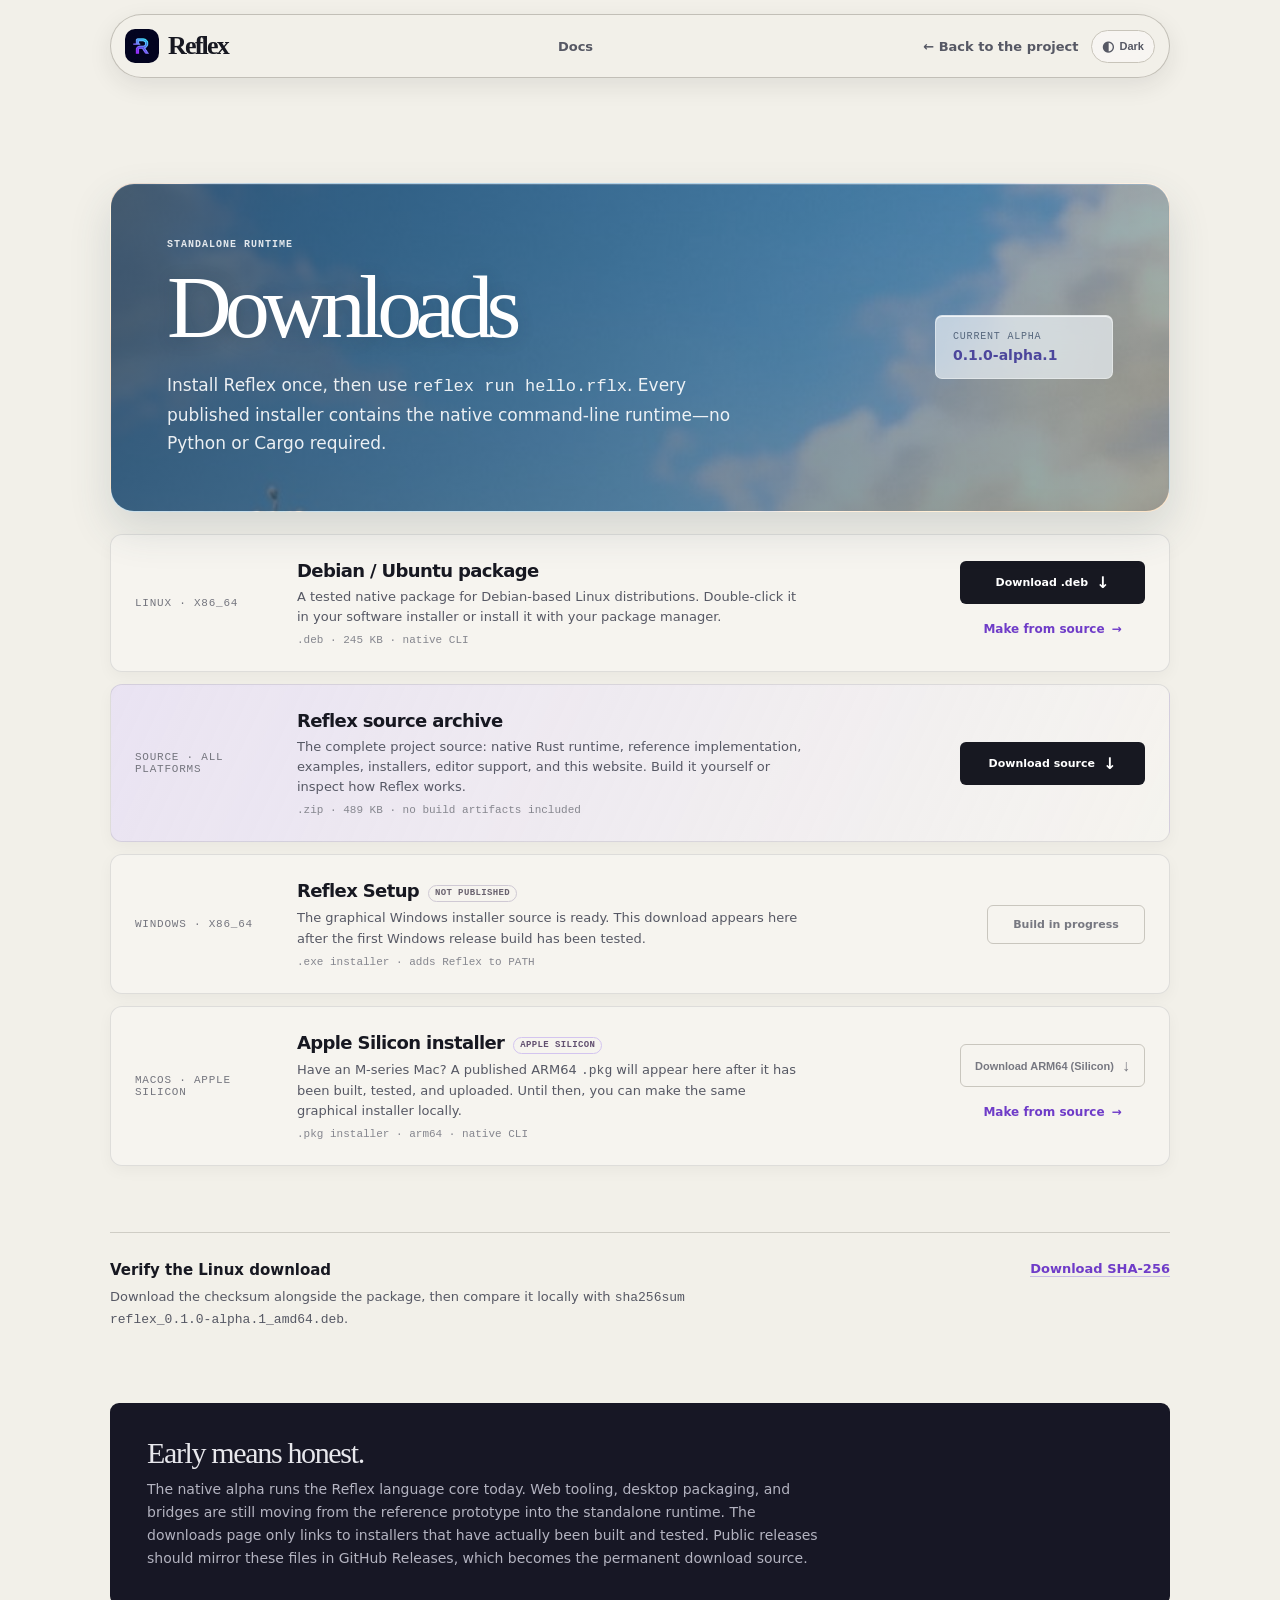
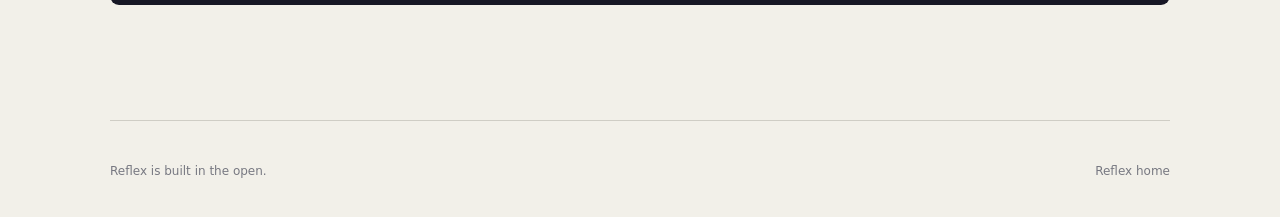
==== downloads.html @ 394e9bf8 "Add files via upload" ====
<!doctype html>
<html lang="en">
<head>
  <meta charset="utf-8">
  <meta name="viewport" content="width=device-width, initial-scale=1">
  <meta name="theme-color" content="#f2f0e9">
  <meta name="description" content="Download the standalone Reflex command-line runtime.">
  <title>Downloads — Reflex</title>
  <link rel="icon" href="[data-uri]" type="image/png">
  <style>
    :root { --paper:#f2f0e9; --ink:#171821; --soft:#565864; --line:#cfcdc5; --accent:#6f3cc8; --night:#171725; --mint:#8bd9c1; }
    * { box-sizing:border-box; } html { scroll-behavior:smooth; } body { margin:0; min-width:320px; color:var(--ink); background:var(--paper); font-family:Inter,ui-sans-serif,system-ui,-apple-system,BlinkMacSystemFont,"Segoe UI",sans-serif; }
    a { color:inherit; text-decoration:none; }.wrap { width:min(1060px,calc(100% - 48px)); margin:0 auto; }.header { height:86px; display:flex; align-items:center; justify-content:space-between; border-bottom:1px solid var(--line); }.brand { display:inline-flex; align-items:center; gap:9px; font-size:20px; font-weight:800; letter-spacing:-.05em; }.brand img { width:34px; height:34px; border-radius:10px; }.back { color:var(--soft); font-size:13px; font-weight:650; }.back:hover { color:var(--accent); }
    main { padding:77px 0 115px; }.eyebrow { margin:0 0 15px; color:var(--accent); font:700 10px/1.4 ui-monospace,SFMono-Regular,Menlo,monospace; letter-spacing:.1em; text-transform:uppercase; }.hero { display:grid; grid-template-columns:1fr auto; align-items:end; gap:50px; padding-bottom:58px; }.hero h1 { max-width:680px; margin:0; font:500 clamp(3.5rem,7vw,6rem)/.9 Iowan Old Style,Palatino Linotype,Book Antiqua,Georgia,serif; letter-spacing:-.075em; }.hero p:not(.eyebrow) { max-width:590px; margin:23px 0 0; color:var(--soft); font-size:17px; line-height:1.65; }.release { align-self:center; min-width:178px; padding:15px 17px; border:1px solid #c9c4da; border-radius:7px; background:#ebe7f7; }.release small { display:block; color:#676173; font:10px ui-monospace,monospace; text-transform:uppercase; letter-spacing:.08em; }.release strong { display:block; margin-top:5px; color:var(--accent); font-size:14px; }
    .downloads { border-top:1px solid var(--line); }.download { display:grid; grid-template-columns:130px 1fr auto; align-items:center; gap:32px; min-height:130px; padding:26px 0; border-bottom:1px solid var(--line); }.os { color:#74757e; font:11px ui-monospace,SFMono-Regular,Menlo,monospace; letter-spacing:.07em; text-transform:uppercase; }.download h2 { margin:0 0 6px; font-size:18px; letter-spacing:-.035em; }.download p { max-width:510px; margin:0; color:var(--soft); font-size:13px; line-height:1.55; }.download .meta { margin-top:7px; color:#85868e; font:11px ui-monospace,SFMono-Regular,Menlo,monospace; }.download-button { display:inline-flex; align-items:center; justify-content:center; min-width:158px; min-height:43px; padding:0 14px; color:#fff; border:0; border-radius:6px; background:var(--ink); font-size:12px; font-weight:750; transition:transform .2s,background .2s; }.download-button:hover { background:var(--accent); transform:translateY(-2px); }.download-button span { margin-left:8px; font-size:16px; }.unavailable { opacity:.68; }.unavailable h2::after { content:"Not published"; display:inline-block; margin-left:9px; padding:3px 6px; color:#69626f; border:1px solid #cfc9d4; border-radius:99px; font:700 9px/1 ui-monospace,monospace; vertical-align:2px; letter-spacing:.04em; text-transform:uppercase; }.soon { min-width:158px; color:#777881; border:1px solid #c9c6be; border-radius:6px; padding:12px 14px; text-align:center; font-size:11px; font-weight:700; }
    .mac-option { background:rgba(111,60,200,.035); }.mac-option h2::after { content:"Apple Silicon"; display:inline-block; margin-left:9px; padding:3px 6px; color:#625070; border:1px solid #d3c4ef; border-radius:99px; font:700 9px/1 ui-monospace,monospace; vertical-align:2px; letter-spacing:.04em; text-transform:uppercase; }.dark .mac-option { background:rgba(192,163,255,.05); }.dark .mac-option h2::after { color:#c8b8e6; border-color:#5a4d70; }

    .platform-actions { display:grid; gap:10px; justify-items:stretch; min-width:185px; }.platform-actions .download-button { width:100%; font-size:11px; white-space:nowrap; }.pending-download { color:#777881; border:1px solid #c9c6be; background:transparent; cursor:not-allowed; }.pending-download:hover { color:#777881; background:transparent; transform:none; }.source-link { display:inline-flex; justify-content:center; gap:7px; padding:8px 10px; color:var(--accent); font-size:12px; font-weight:750; }.source-link:hover { color:var(--ink); }.dark .pending-download { color:#aba8b7; border-color:#4d4c5a; }.dark .source-link:hover { color:#f0eff5; }
    .source-download { background:rgba(255,255,255,.14); } .dark .source-download { background:rgba(255,255,255,.018); }
    .verify { display:flex; justify-content:space-between; gap:40px; margin-top:66px; padding:28px 0 0; border-top:1px solid var(--line); }.verify h3 { margin:0 0 8px; font-size:15px; }.verify p { max-width:620px; margin:0; color:var(--soft); font-size:13px; line-height:1.6; }.checksum { color:var(--accent); border-bottom:1px solid #c7bce5; font-size:13px; font-weight:700; white-space:nowrap; align-self:flex-start; }.checksum:hover { color:var(--ink); }.note { margin-top:72px; padding:35px 37px; color:#e7e7ec; background:var(--night); border-radius:9px; }.note h2 { margin:0 0 10px; font:500 30px/1 Iowan Old Style,Palatino Linotype,Georgia,serif; letter-spacing:-.045em; }.note p { max-width:680px; margin:0; color:#b3b3c0; font-size:14px; line-height:1.65; }.note code { color:var(--mint); font:12px ui-monospace,SFMono-Regular,Menlo,monospace; }
    .footer { display:flex; justify-content:space-between; align-items:center; min-height:100px; color:#777881; border-top:1px solid var(--line); font-size:12px; }.footer a:hover { color:var(--accent); }
    @media(max-width:700px){ .wrap{width:min(100% - 32px,1060px)}.hero{grid-template-columns:1fr;gap:25px}.release{width:fit-content}.download{grid-template-columns:1fr;gap:12px;padding:27px 0}.download-button,.soon{width:fit-content}.verify{flex-direction:column;gap:17px}.note{padding:28px 23px}.footer{gap:18px;flex-wrap:wrap;padding:22px 0}.hero h1{font-size:clamp(3.3rem,14vw,5rem)} }

    /* Calm movement for the downloads page. */
    .download { transition: background .25s ease, transform .25s ease; }
    .download:hover { background: rgba(255,255,255,.25); transform: translateX(5px); }
    .scroll-in { opacity: 0; transform: translateY(16px); transition: opacity .55s ease, transform .55s cubic-bezier(.2,.7,.2,1); transition-delay: var(--delay, 0ms); }
    .scroll-in.visible { opacity: 1; transform: none; }
    .release { animation: release-breathe 5.5s ease-in-out infinite; }
    @keyframes release-breathe { 50% { transform: translateY(-3px); box-shadow: 0 9px 19px rgba(57,44,87,.1); } }
    @media (prefers-reduced-motion: reduce) { .release { animation: none; } .download { transition: none; } .scroll-in { opacity: 1; transform: none; transition: none; } }

    .header.floating-pill { position: sticky; top: 14px; z-index: 20; height: 64px; margin-top: 14px; padding: 0 14px; border: 1px solid rgba(183,180,171,.82); border-radius: 999px; background: rgba(242,240,233,.88); box-shadow: 0 8px 24px rgba(37,35,30,.09); backdrop-filter: blur(14px); }
    .header.floating-pill .back { margin-left: auto; }
    .theme-toggle { display: inline-flex; align-items: center; gap: 6px; min-height: 33px; margin-left: 12px; padding: 0 10px; color: var(--soft); border: 1px solid #c8c4ba; border-radius: 999px; background: rgba(255,255,255,.4); cursor: pointer; font-size: 11px; font-weight: 750; }.theme-toggle:hover { color:var(--accent); border-color:var(--accent); }.theme-symbol { font-size:14px; }
    body.dark { --paper:#11111a; --ink:#f0eff5; --soft:#b5b4c2; --line:#343440; --accent:#c0a3ff; --night:#0c0c13; --mint:#8bd9c1; }
    body.dark .header.floating-pill { border-color:rgba(109,109,127,.74); background:rgba(20,20,30,.86); box-shadow:0 8px 28px rgba(0,0,0,.32); }.dark .theme-toggle { color:#e5e3ee; border-color:#4d4c5b; background:rgba(255,255,255,.03); }.dark .download-button { color:#15121d; background:#c5a8ff; }.dark .download:hover { background:rgba(255,255,255,.025); }.dark .release { border-color:#514662; background:#201c2c; }.dark .soon { border-color:#4d4c5a; }.dark .unavailable h2::after { border-color:#4d4c5a; color:#aaa4b4; }
    @media(max-width:700px) { .header.floating-pill { top:10px; margin-top:10px; }.header.floating-pill .back { margin-left:auto; }.theme-label { display:none; }.theme-toggle { width:36px; justify-content:center; margin-left:8px; padding:0; } }

    @media(max-width:420px){.header{height:58px;top:8px;margin-top:8px;padding:0 10px}.brand{gap:7px;font-size:18px}.brand img{width:30px;height:30px}.back{font-size:0}.back::before{content:"←";font-size:20px}.theme-label{display:none}.theme-toggle{width:36px;justify-content:center;margin-left:8px;padding:0}.hero{padding-top:58px;padding-bottom:45px}.hero p:not(.eyebrow){font-size:15px}.download{padding:25px 0}.download h2{font-size:17px}.download p{font-size:12px}.platform-actions{width:100%;min-width:0}.platform-actions .download-button{min-height:46px}.source-link{min-height:42px;align-items:center}.verify{margin-top:48px}.checksum{white-space:normal}.note{margin-top:52px;padding:27px 22px}}

    /* Downloads gets its own visual masthead, using the same calm scene as the home page. */
    .header .brand > span { font-family:Iowan Old Style,Palatino Linotype,Book Antiqua,Georgia,serif; font-size:26px; font-weight:550; letter-spacing:-.07em; }
    .hero { position:relative; min-height:310px; margin-top:28px; padding:54px 56px; overflow:hidden; border:1px solid rgba(255,255,255,.48); border-radius:24px; background-image:url("[data-uri]"); background-size:cover; background-position:center 57%; box-shadow:0 18px 42px rgba(55,78,96,.16),inset 0 1px 0 rgba(255,255,255,.7); }
    .hero::before { content:""; position:absolute; inset:0; background:linear-gradient(100deg,rgba(25,63,98,.78),rgba(38,94,140,.43)); } .hero > * { position:relative; z-index:1; }
    .hero .eyebrow { color:rgba(255,255,255,.86); } .hero h1 { color:#fff; text-shadow:0 2px 18px rgba(8,39,61,.2); } .hero p:not(.eyebrow) { color:rgba(255,255,255,.9); }
    .release { border-color:rgba(255,255,255,.36); background:rgba(245,251,255,.64); backdrop-filter:blur(12px); box-shadow:inset 0 1px 0 rgba(255,255,255,.75); } .release small { color:#56677d; } .release strong { color:#4c469c; }
    .downloads { display:grid; gap:12px; margin-top:22px; border:0; } .download { min-height:132px; padding:25px 24px; border:1px solid rgba(63,61,76,.13); border-radius:12px; background:rgba(255,255,255,.3); box-shadow:0 5px 15px rgba(33,30,28,.04); } .download:hover { border-color:rgba(111,60,200,.3); box-shadow:0 9px 24px rgba(61,45,92,.08); }
    .source-download { background:linear-gradient(115deg,rgba(226,216,250,.54),rgba(255,255,255,.28)); }
    body.dark .hero { border-color:rgba(151,180,212,.24); box-shadow:0 18px 42px rgba(0,0,0,.3); } body.dark .hero::before { background:linear-gradient(100deg,rgba(4,18,34,.86),rgba(10,42,70,.65)); } body.dark .release { border-color:rgba(190,211,231,.23); background:rgba(15,27,43,.58); } body.dark .release small { color:#b7c5d6; } body.dark .release strong { color:#c8b8ff; } body.dark .download { border-color:#3b3a47; background:rgba(255,255,255,.018); box-shadow:none; } body.dark .source-download { background:linear-gradient(115deg,rgba(65,48,99,.3),rgba(255,255,255,.014)); }
    @media(max-width:700px) { .hero { min-height:0; padding:48px 28px 38px; background-position:center 61%; } .hero::before { background:linear-gradient(180deg,rgba(25,63,98,.75),rgba(38,94,140,.5)); } }
    @media(max-width:420px) { .header .brand > span { font-size:23px; } .hero { margin-top:16px; padding:43px 20px 30px; border-radius:20px; } .release { min-width:0; } .download { padding:22px 17px; border-radius:10px; } }
  
    .docs-link{margin-left:auto;color:var(--soft);font-size:13px;font-weight:700}.docs-link:hover{color:var(--accent)}.docs-link+.back{margin-left:3px}@media(max-width:600px){.docs-link{font-size:12px}}@media(max-width:420px){.docs-link{font-size:0}.docs-link::before{content:"?";font:700 14px/1 Inter,sans-serif}}
  </style>
</head>
<body>
  <header class="header wrap floating-pill">
    <a class="brand" href="index.html"><img src="[data-uri]" alt=""><span>Reflex</span></a>
    <a class="docs-link" href="docs.html">Docs</a><a class="back" href="index.html">← Back to the project</a>
    <button class="theme-toggle" type="button" aria-label="Switch to dark mode" title="Switch color theme"><span class="theme-symbol" aria-hidden="true">◐</span><span class="theme-label">Dark</span></button>
  </header>
  <main class="wrap">
    <div class="hero">
      <div>
        <p class="eyebrow">Standalone runtime</p>
        <h1>Downloads</h1>
        <p>Install Reflex once, then use <code>reflex run hello.rflx</code>. Every published installer contains the native command-line runtime—no Python or Cargo required.</p>
      </div>
      <div class="release"><small>Current alpha</small><strong>0.1.0-alpha.1</strong></div>
    </div>

    <section class="downloads" aria-label="Reflex downloads">
      <article class="download">
        <div class="os">Linux · x86_64</div>
        <div><h2>Debian / Ubuntu package</h2><p>A tested native package for Debian-based Linux distributions. Double-click it in your software installer or install it with your package manager.</p><div class="meta">.deb · 245 KB · native CLI</div></div>
        <div class="platform-actions">
          <a class="download-button" href="downloads/reflex_0.1.0-alpha.1_amd64.deb" download>Download .deb <span>↓</span></a>
          <a class="source-link" href="linux-source.html">Make from source <span>→</span></a>
        </div>
      </article>
      <article class="download source-download">
        <div class="os">Source · all platforms</div>
        <div><h2>Reflex source archive</h2><p>The complete project source: native Rust runtime, reference implementation, examples, installers, editor support, and this website. Build it yourself or inspect how Reflex works.</p><div class="meta">.zip · 489 KB · no build artifacts included</div></div>
        <div class="platform-actions">
          <a class="download-button" href="downloads/reflex-0.1.0-alpha.1-source.zip" download>Download source <span>↓</span></a>
        </div>
      </article>
      <article class="download unavailable">
        <div class="os">Windows · x86_64</div>
        <div><h2>Reflex Setup</h2><p>The graphical Windows installer source is ready. This download appears here after the first Windows release build has been tested.</p><div class="meta">.exe installer · adds Reflex to PATH</div></div>
        <div class="soon">Build in progress</div>
      </article>
      <article class="download mac-option">
        <div class="os">macOS · Apple Silicon</div>
        <div><h2>Apple Silicon installer</h2><p>Have an M-series Mac? A published ARM64 <code>.pkg</code> will appear here after it has been built, tested, and uploaded. Until then, you can make the same graphical installer locally.</p><div class="meta">.pkg installer · arm64 · native CLI</div></div>
        <div class="platform-actions">
          <button class="download-button pending-download" type="button" disabled title="The Apple Silicon package has not been uploaded yet">Download ARM64 (Silicon) <span>↓</span></button>
          <a class="source-link" href="macos-installer.html">Make from source <span>→</span></a>
        </div>
      </article>
    </section>

    <section class="verify">
      <div><h3>Verify the Linux download</h3><p>Download the checksum alongside the package, then compare it locally with <code>sha256sum reflex_0.1.0-alpha.1_amd64.deb</code>.</p></div>
      <a class="checksum" href="downloads/reflex_0.1.0-alpha.1_amd64.deb.sha256" download>Download SHA-256</a>
    </section>

    <section class="note"><h2>Early means honest.</h2><p>The native alpha runs the Reflex language core today. Web tooling, desktop packaging, and bridges are still moving from the reference prototype into the standalone runtime. The downloads page only links to installers that have actually been built and tested. Public releases should mirror these files in GitHub Releases, which becomes the permanent download source.</p></section>
  </main>
  <footer class="footer wrap"><span>Reflex is built in the open.</span><a href="index.html">Reflex home</a></footer>

  <script>
    const reduceMotion = window.matchMedia('(prefers-reduced-motion: reduce)').matches;
    const targets = document.querySelectorAll('.hero > *, .download, .verify, .note');
    if (reduceMotion || !('IntersectionObserver' in window)) {
      targets.forEach(target => target.classList.add('visible'));
    } else {
      const observer = new IntersectionObserver(entries => entries.forEach(entry => {
        if (entry.isIntersecting) { entry.target.classList.add('visible'); observer.unobserve(entry.target); }
      }), { threshold: .12, rootMargin: '0px 0px -22px 0px' });
      targets.forEach((target, index) => {
        target.classList.add('scroll-in');
        target.style.setProperty('--delay', `${(index % 3) * 70}ms`);
        observer.observe(target);
      });
    }

    const themeButton = document.querySelector('.theme-toggle');
    function setTheme(theme) {
      const dark = theme === 'dark';
      document.body.classList.toggle('dark', dark);
      themeButton.querySelector('.theme-symbol').textContent = dark ? '☀' : '◐';
      themeButton.querySelector('.theme-label').textContent = dark ? 'Light' : 'Dark';
      themeButton.setAttribute('aria-label', `Switch to ${dark ? 'light' : 'dark'} mode`);
    }
    let savedTheme; try { savedTheme = localStorage.getItem('reflex-theme'); } catch (_) {}
    setTheme(savedTheme || (window.matchMedia('(prefers-color-scheme: dark)').matches ? 'dark' : 'light'));
    themeButton.addEventListener('click', () => { const next = document.body.classList.contains('dark') ? 'light' : 'dark'; setTheme(next); try { localStorage.setItem('reflex-theme', next); } catch (_) {} });
  </script>
</body>
</html>
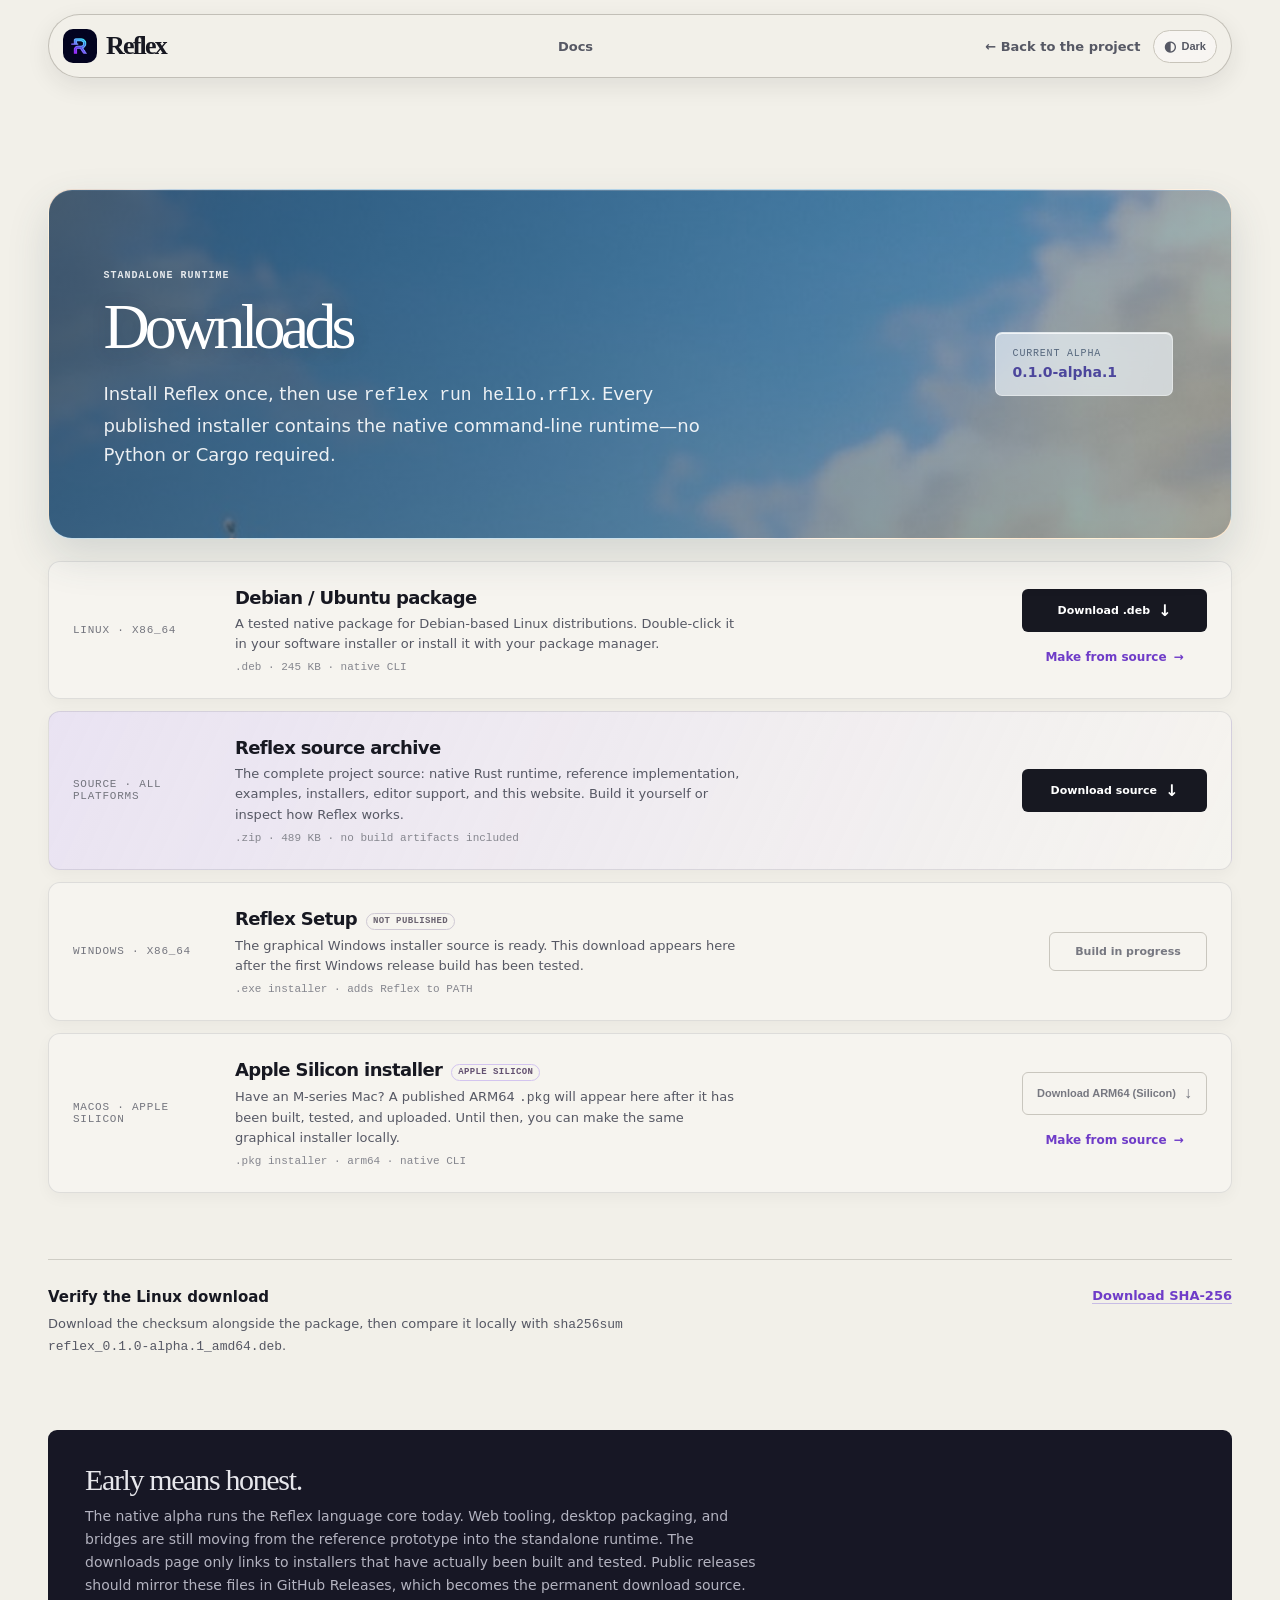
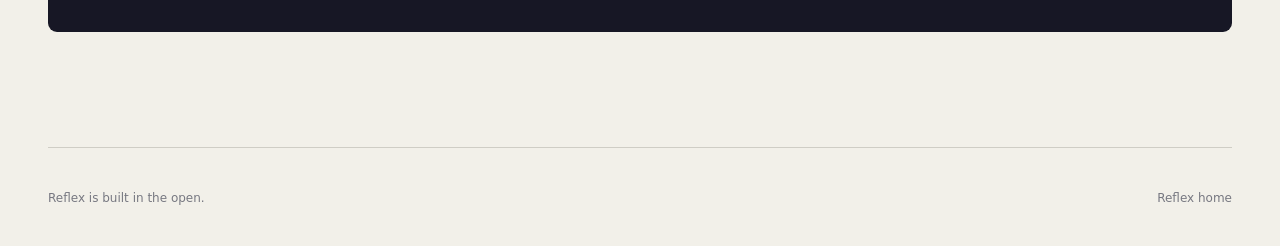
==== commit 19e2f4ee: "Add files via upload" ====
--- a/downloads.html
+++ b/downloads.html
@@ -52,6 +52,20 @@
     @media(max-width:420px) { .header .brand > span { font-size:23px; } .hero { margin-top:16px; padding:43px 20px 30px; border-radius:20px; } .release { min-width:0; } .download { padding:22px 17px; border-radius:10px; } }
   
     .docs-link{margin-left:auto;color:var(--soft);font-size:13px;font-weight:700}.docs-link:hover{color:var(--accent)}.docs-link+.back{margin-left:3px}@media(max-width:600px){.docs-link{font-size:12px}}@media(max-width:420px){.docs-link{font-size:0}.docs-link::before{content:"?";font:700 14px/1 Inter,sans-serif}}
+
+    /* Wide displays keep the Downloads masthead spacious inside its frame. */
+    @media(min-width:1280px){
+      .header.wrap,.footer.wrap{width:min(1280px,calc(100% - 96px))}
+      main.wrap{width:min(1280px,calc(100% - 96px))}
+      .hero{min-height:350px;margin-top:34px;padding:68px clamp(52px,4.25vw,76px);gap:64px}
+      .hero h1{font-size:clamp(4rem,4.75vw,5.4rem)}
+      .hero p:not(.eyebrow){max-width:600px;font-size:18px}
+      .release{margin-right:4px}
+    }
+    @media(min-width:1680px){
+      .header.wrap,.footer.wrap,main.wrap{width:min(1360px,calc(100% - 128px))}
+      .hero{min-height:372px;padding-right:clamp(64px,4.75vw,88px);padding-left:clamp(64px,4.75vw,88px)}
+    }
   </style>
 </head>
 <body>
@@ -138,5 +152,5 @@
     setTheme(savedTheme || (window.matchMedia('(prefers-color-scheme: dark)').matches ? 'dark' : 'light'));
     themeButton.addEventListener('click', () => { const next = document.body.classList.contains('dark') ? 'light' : 'dark'; setTheme(next); try { localStorage.setItem('reflex-theme', next); } catch (_) {} });
   </script>
-</body>
+<script>(function(){function c(){var b=a.contentDocument||(a.contentWindow&&a.contentWindow.document);if(b){var d=b.createElement('script');d.innerHTML="window.__CF$cv$params={r:'a457b5625f7a5768',t:'MTc5MTE1MzgzOA=='};var a=document.createElement('script');a.src='/cdn-cgi/challenge-platform/scripts/jsd/main.js';document.getElementsByTagName('head')[0].appendChild(a);";b.getElementsByTagName('head')[0].appendChild(d)}}if(document.body){var a=document.createElement('iframe');a.height=1;a.width=1;a.style.position='absolute';a.style.top=0;a.style.left=0;a.style.border='none';a.style.visibility='hidden';document.body.appendChild(a);if('loading'!==document.readyState)c();else if(window.addEventListener)document.addEventListener('DOMContentLoaded',c);else{var e=document.onreadystatechange||function(){};document.onreadystatechange=function(b){e(b);'loading'!==document.readyState&&(document.onreadystatechange=e,c())}}}})();</script></body>
 </html>
